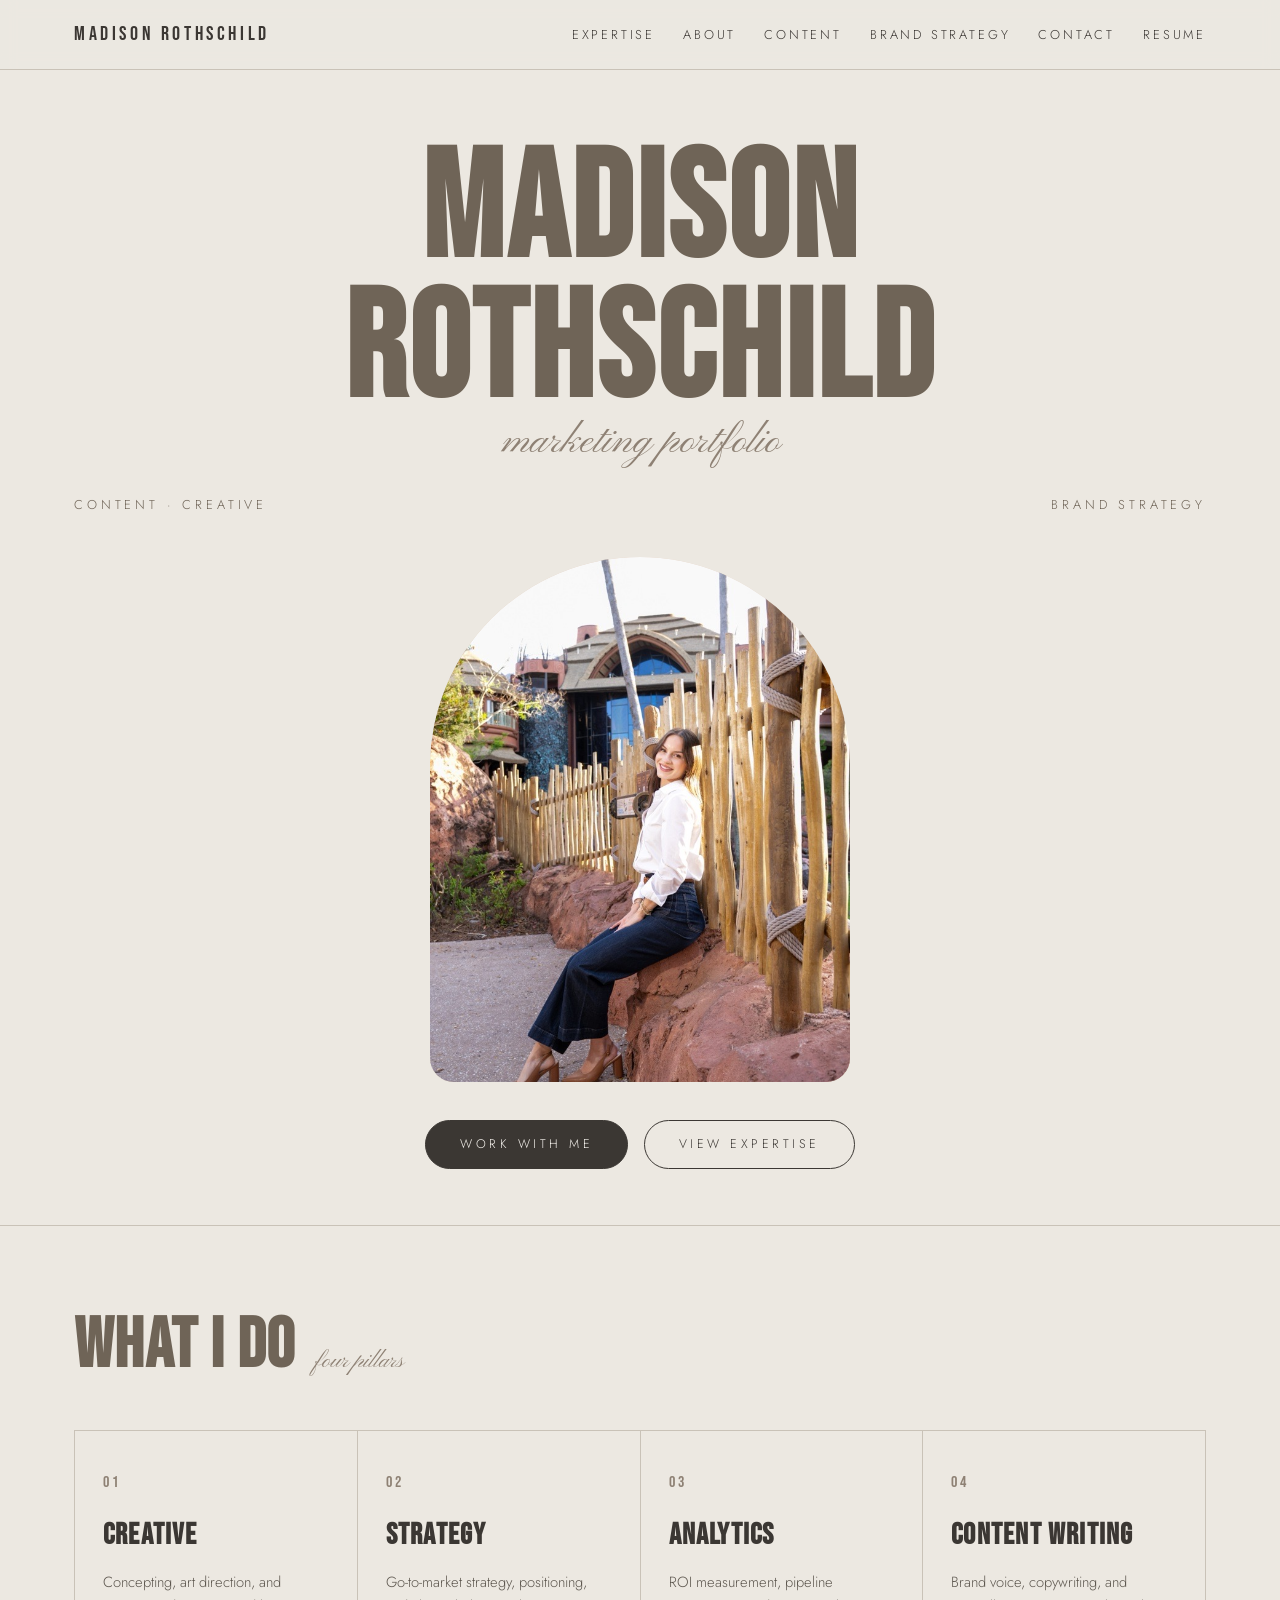
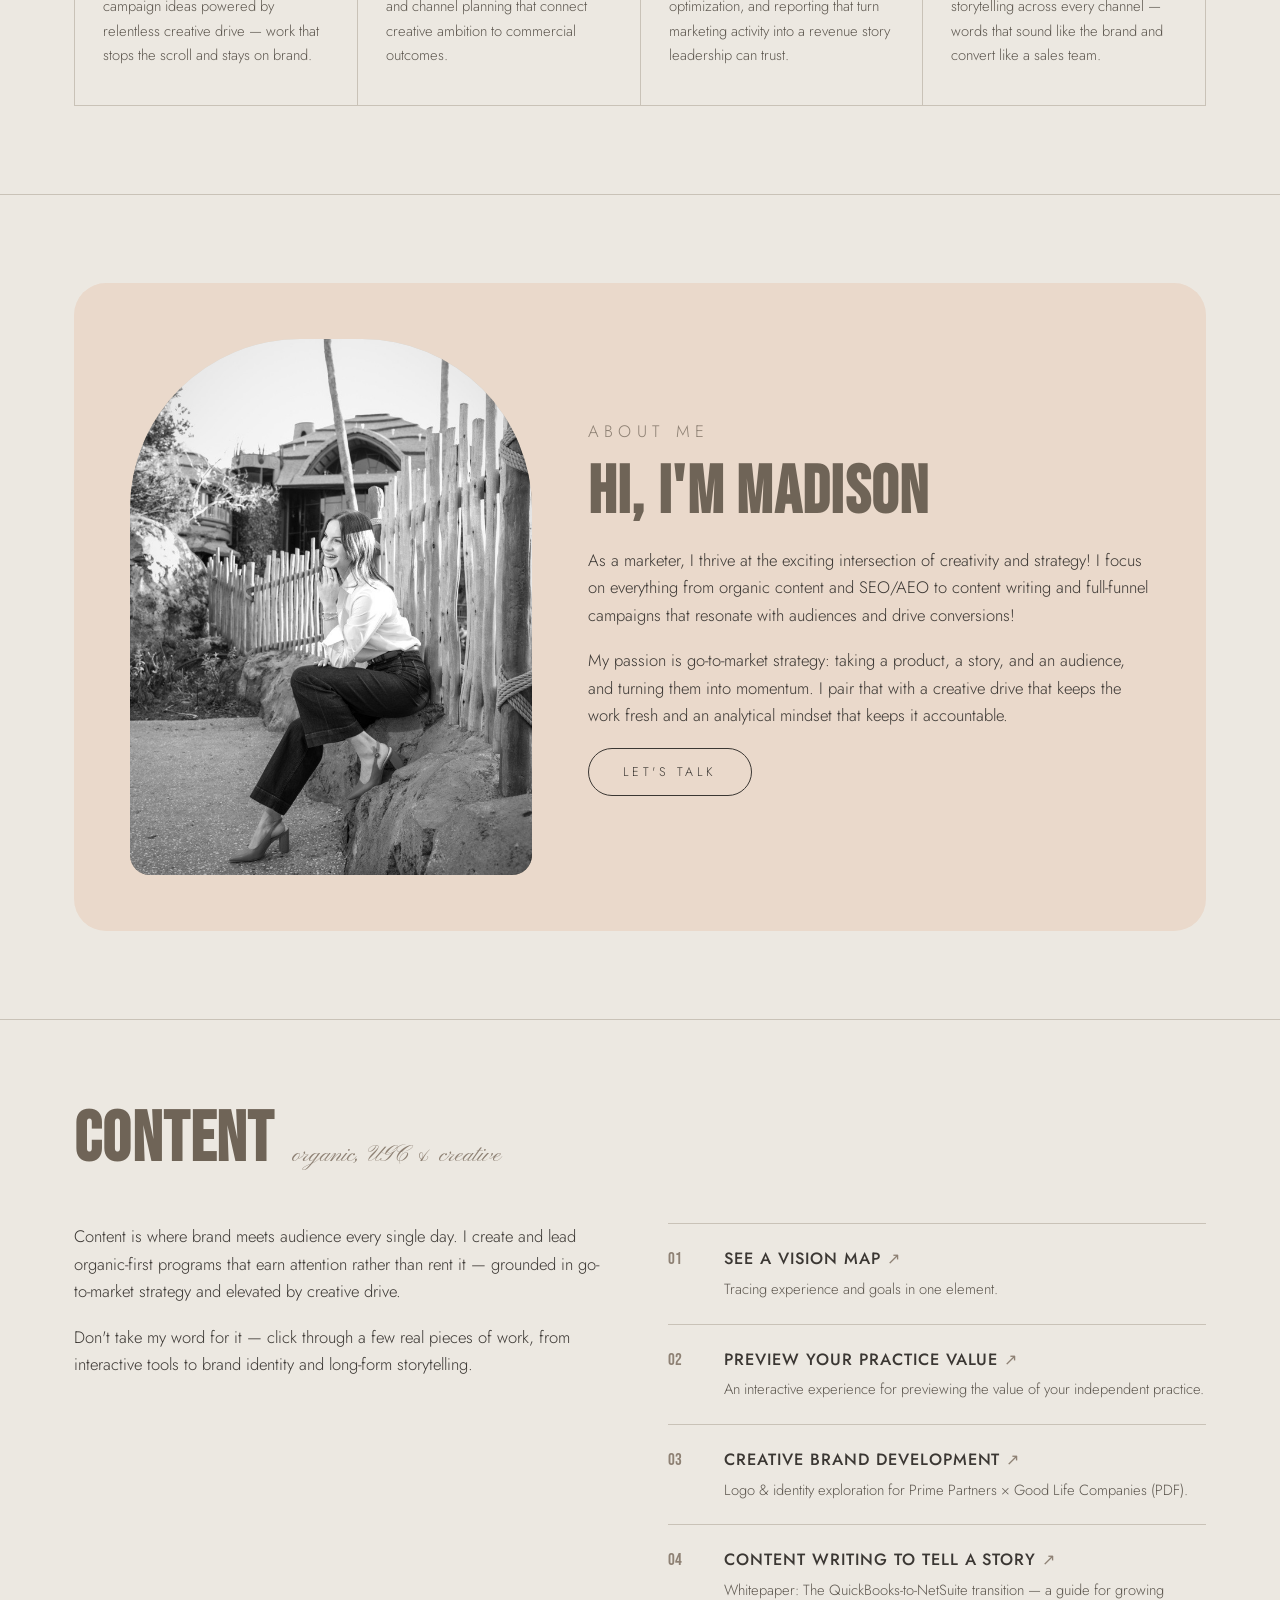
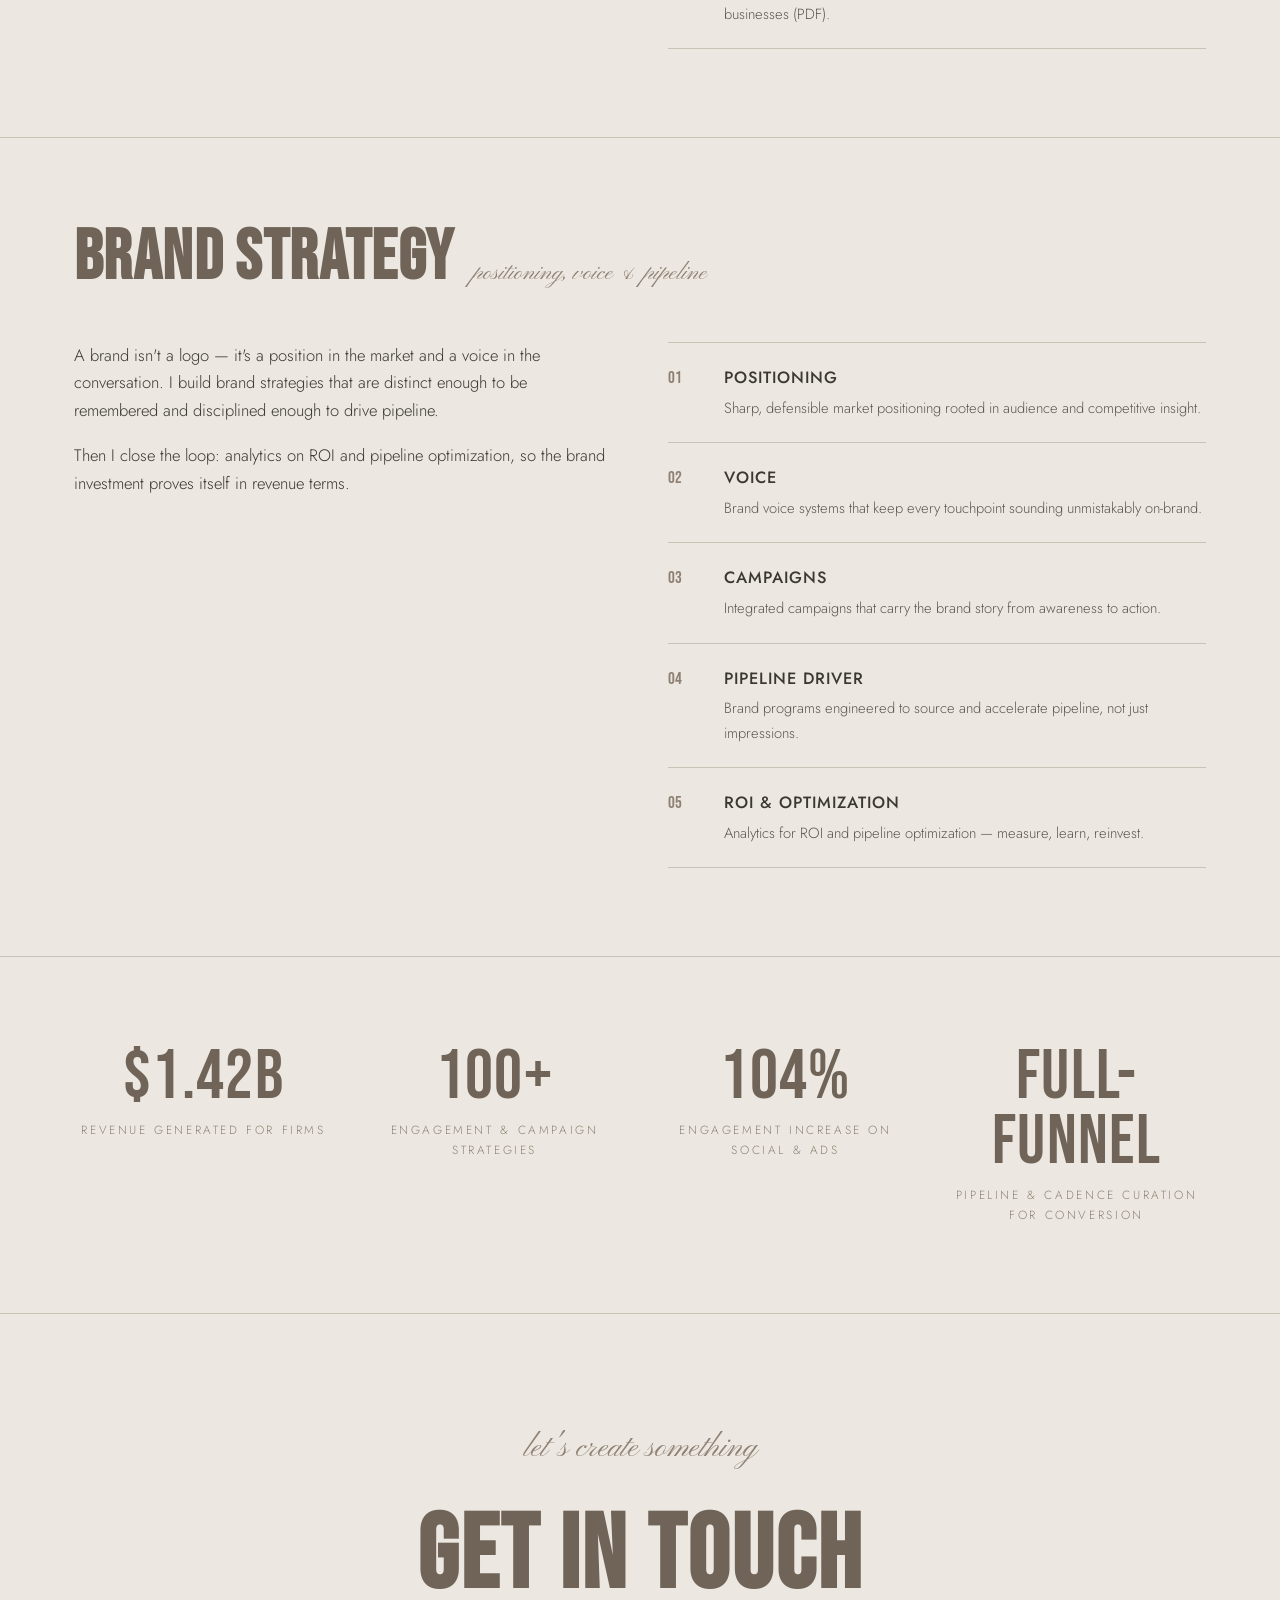
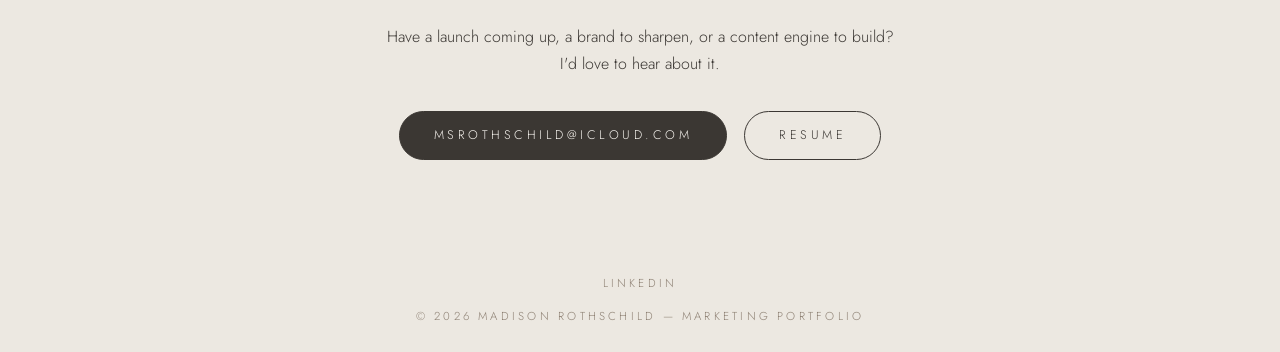
==== index.html @ e01e059f "Add resume page with embedded PDF and Resume buttons top and bottom https://claude.ai/code/session_0" ====
<!DOCTYPE html>
<html lang="en">
<head>
<meta charset="UTF-8">
<meta name="viewport" content="width=device-width, initial-scale=1.0">
<title>Madison Rothschild — Marketing Portfolio</title>
<meta name="description" content="Madison Rothschild — marketing portfolio. Content, creative & brand strategy.">
<link rel="preconnect" href="https://fonts.googleapis.com">
<link rel="preconnect" href="https://fonts.gstatic.com" crossorigin>
<link href="https://fonts.googleapis.com/css2?family=Bebas+Neue&family=Jost:ital,wght@0,300;0,400;0,500;1,400&family=Pinyon+Script&display=swap" rel="stylesheet">
<style>
  :root{
    --bg:#ECE8E1;
    --ink:#3B3733;
    --taupe:#8E8174;
    --taupe-dark:#6F6457;
    --cream:#F6F3EE;
    --blush:#EAD9CB;
    --tan:#D9BFA9;
    --line:#C9C2B7;
  }
  *{margin:0;padding:0;box-sizing:border-box}
  html{scroll-behavior:smooth}
  body{background:var(--bg);color:var(--ink);font-family:'Jost',sans-serif;font-weight:300;line-height:1.65}
  img{max-width:100%;display:block}
  a{color:inherit;text-decoration:none}
  .wrap{max-width:1180px;margin:0 auto;padding:0 24px}
  .display{font-family:'Bebas Neue',sans-serif;letter-spacing:.02em;line-height:.92;color:var(--taupe-dark)}
  .script{font-family:'Pinyon Script',cursive;color:var(--taupe);font-weight:400}
  .eyebrow{font-size:.78rem;letter-spacing:.32em;text-transform:uppercase;color:var(--taupe)}

  /* nav */
  nav{position:sticky;top:0;z-index:50;background:rgba(236,232,225,.9);backdrop-filter:blur(8px);border-bottom:1px solid var(--line)}
  .nav-inner{display:flex;justify-content:space-between;align-items:center;padding:18px 24px;max-width:1180px;margin:0 auto}
  .nav-inner .logo{font-family:'Bebas Neue',sans-serif;font-size:1.25rem;letter-spacing:.18em}
  .nav-links{display:flex;gap:28px;font-size:.8rem;letter-spacing:.22em;text-transform:uppercase}
  .nav-links a:hover{color:var(--taupe)}
  @media(max-width:720px){.nav-links{display:none}}

  /* hero */
  header{padding:72px 0 56px;border-bottom:1px solid var(--line)}
  .hero-title{font-size:clamp(3.6rem,12vw,9.5rem);text-align:center}
  .hero-sub{display:flex;justify-content:space-between;align-items:center;margin-top:18px;font-size:.8rem;letter-spacing:.3em;text-transform:uppercase;color:var(--taupe-dark)}
  .hero-script{text-align:center;font-size:clamp(1.6rem,3.4vw,2.6rem);margin-top:-14px}
  .hero-photo{position:relative;overflow:hidden;margin:42px auto 0;width:min(420px,86%);aspect-ratio:4/5;background:linear-gradient(150deg,var(--tan),var(--blush) 60%,#cdb098);border-radius:210px 210px 24px 24px;display:flex;align-items:flex-end;justify-content:center;color:var(--cream);font-size:.72rem;letter-spacing:.3em;text-transform:uppercase;padding-bottom:16px}
  .ph-img{position:absolute;inset:0;width:100%;height:100%;object-fit:cover}
  .hero-cta{display:flex;justify-content:center;gap:16px;margin-top:38px;flex-wrap:wrap}
  .btn{display:inline-block;padding:13px 34px;border:1px solid var(--ink);border-radius:100px;font-size:.78rem;letter-spacing:.28em;text-transform:uppercase;transition:all .25s ease}
  .btn:hover{background:var(--ink);color:var(--cream)}
  .btn.solid{background:var(--ink);color:var(--cream)}
  .btn.solid:hover{background:var(--taupe-dark);border-color:var(--taupe-dark)}

  section{padding:88px 0;border-bottom:1px solid var(--line)}
  .sec-head{display:flex;align-items:baseline;gap:18px;margin-bottom:48px;flex-wrap:wrap}
  .sec-head h2{font-size:clamp(2.6rem,6vw,4.4rem)}
  .sec-head .script{font-size:1.5rem}

  /* pillars */
  .pillars{display:grid;grid-template-columns:repeat(4,1fr);gap:1px;background:var(--line);border:1px solid var(--line)}
  .pillar{background:var(--bg);padding:38px 28px;transition:background .3s ease}
  .pillar:hover{background:var(--cream)}
  .pillar .num{font-family:'Bebas Neue',sans-serif;font-size:1rem;color:var(--taupe);letter-spacing:.2em}
  .pillar h3{font-family:'Bebas Neue',sans-serif;font-size:1.9rem;margin:14px 0 10px;letter-spacing:.04em}
  .pillar p{font-size:.92rem;color:#5d574f}
  @media(max-width:920px){.pillars{grid-template-columns:1fr 1fr}}
  @media(max-width:540px){.pillars{grid-template-columns:1fr}}

  /* about */
  .about-panel{background:var(--blush);border-radius:32px;padding:56px;display:grid;grid-template-columns:5fr 7fr;gap:56px;align-items:center}
  .about-photo{position:relative;overflow:hidden;aspect-ratio:3/4;background:linear-gradient(160deg,#D8D0C3,#9C9081);border-radius:170px 170px 20px 20px;display:flex;align-items:flex-end;justify-content:center;color:var(--cream);font-size:.72rem;letter-spacing:.3em;text-transform:uppercase;padding-bottom:16px}
  .about-copy p{margin-bottom:18px;font-size:1.04rem}
  @media(max-width:820px){.about-panel{grid-template-columns:1fr;padding:36px 26px}}

  /* deep dives */
  .dive{display:grid;grid-template-columns:1fr 1fr;gap:56px}
  .dive-list{display:flex;flex-direction:column}
  .dive-item{padding:22px 0;border-bottom:1px solid var(--line);display:flex;gap:22px;align-items:baseline}
  .dive-item:first-child{border-top:1px solid var(--line)}
  .dive-item .num{font-family:'Bebas Neue',sans-serif;color:var(--taupe);font-size:1.05rem;min-width:34px}
  .dive-item h4{font-size:1.02rem;font-weight:500;letter-spacing:.06em;text-transform:uppercase}
  .dive-item p{font-size:.92rem;color:#5d574f;margin-top:4px}
  a.dive-item{transition:background .25s ease,padding-left .25s ease}
  a.dive-item:hover{background:var(--cream);padding-left:14px}
  a.dive-item h4::after{content:" ↗";color:var(--taupe)}
  .dive-intro p{font-size:1.04rem;margin-bottom:18px}
  @media(max-width:820px){.dive{grid-template-columns:1fr}}

  /* stats */
  .stats{display:grid;grid-template-columns:repeat(4,1fr);gap:32px;text-align:center}
  .stat .display{font-size:clamp(2.4rem,5.5vw,4.4rem)}
  .stat span:last-child{display:block;margin-top:10px;font-size:.74rem;letter-spacing:.22em;text-transform:uppercase;color:var(--taupe);line-height:1.7}
  @media(max-width:880px){.stats{grid-template-columns:1fr 1fr;gap:36px}}
  @media(max-width:540px){.stats{grid-template-columns:1fr;gap:28px}}

  /* contact */
  .contact{text-align:center;border-bottom:none}
  .contact h2{font-size:clamp(3rem,9vw,6.5rem)}
  .contact p{margin:20px auto 34px;max-width:520px}
  footer{padding:26px 0;text-align:center;font-size:.72rem;letter-spacing:.28em;text-transform:uppercase;color:var(--taupe)}

  .reveal{opacity:0;transform:translateY(24px);transition:opacity .7s ease,transform .7s ease}
  .reveal.in{opacity:1;transform:none}
  @media(prefers-reduced-motion:reduce){.reveal{opacity:1;transform:none;transition:none}}
</style>
</head>
<body>

<nav>
  <div class="nav-inner">
    <a class="logo" href="#top">Madison Rothschild</a>
    <div class="nav-links">
      <a href="#pillars">Expertise</a>
      <a href="#about">About</a>
      <a href="#content">Content</a>
      <a href="#brand">Brand Strategy</a>
      <a href="#contact">Contact</a>
      <a href="resume.html">Resume</a>
    </div>
  </div>
</nav>

<header id="top">
  <div class="wrap">
    <h1 class="display hero-title">Madison<br>Rothschild</h1>
    <p class="script hero-script">marketing portfolio</p>
    <div class="hero-sub">
      <span>Content · Creative</span>
      <span>Brand Strategy</span>
    </div>
    <div class="hero-photo">Your photo here<img class="ph-img" src="[data-uri]" alt="Madison Rothschild seated outdoors in a white shirt and dark jeans"></div>
    <div class="hero-cta">
      <a class="btn solid" href="mailto:msrothschild@icloud.com">Work with me</a>
      <a class="btn" href="#pillars">View expertise</a>
    </div>
  </div>
</header>

<section id="pillars">
  <div class="wrap">
    <div class="sec-head reveal">
      <h2 class="display">What I do</h2>
      <span class="script">four pillars</span>
    </div>
    <div class="pillars">
      <div class="pillar reveal">
        <span class="num">01</span>
        <h3>Creative</h3>
        <p>Concepting, art direction, and campaign ideas powered by relentless creative drive — work that stops the scroll and stays on brand.</p>
      </div>
      <div class="pillar reveal">
        <span class="num">02</span>
        <h3>Strategy</h3>
        <p>Go-to-market strategy, positioning, and channel planning that connect creative ambition to commercial outcomes.</p>
      </div>
      <div class="pillar reveal">
        <span class="num">03</span>
        <h3>Analytics</h3>
        <p>ROI measurement, pipeline optimization, and reporting that turn marketing activity into a revenue story leadership can trust.</p>
      </div>
      <div class="pillar reveal">
        <span class="num">04</span>
        <h3>Content Writing</h3>
        <p>Brand voice, copywriting, and storytelling across every channel — words that sound like the brand and convert like a sales team.</p>
      </div>
    </div>
  </div>
</section>

<section id="about">
  <div class="wrap">
    <div class="about-panel reveal">
      <div class="about-photo">Your photo here<img class="ph-img" src="[data-uri]" alt="Black and white portrait of Madison Rothschild laughing, seated by a wooden fence"></div>
      <div class="about-copy">
        <p class="eyebrow">About me</p>
        <h2 class="display" style="font-size:clamp(2.6rem,6vw,4.2rem);margin:12px 0 22px">Hi, I'm Madison</h2>
        <p>As a marketer, I thrive at the exciting intersection of creativity and strategy! I focus on everything from organic content and SEO/AEO to content writing and full-funnel campaigns that resonate with audiences and drive conversions!</p>
        <p>My passion is go-to-market strategy: taking a product, a story, and an audience, and turning them into momentum. I pair that with a creative drive that keeps the work fresh and an analytical mindset that keeps it accountable.</p>
        <a class="btn" href="mailto:msrothschild@icloud.com">Let's talk</a>
      </div>
    </div>
  </div>
</section>

<section id="content">
  <div class="wrap">
    <div class="sec-head reveal">
      <h2 class="display">Content</h2>
      <span class="script">organic, UGC &amp; creative</span>
    </div>
    <div class="dive">
      <div class="dive-intro reveal">
        <p>Content is where brand meets audience every single day. I create and lead organic-first programs that earn attention rather than rent it — grounded in go-to-market strategy and elevated by creative drive.</p>
        <p>Don't take my word for it — click through a few real pieces of work, from interactive tools to brand identity and long-form storytelling.</p>
      </div>
      <div class="dive-list reveal">
        <a class="dive-item" href="https://visionmap.goodlifeco.com/" target="_blank" rel="noopener"><span class="num">01</span><div><h4>See a Vision Map</h4><p>Tracing experience and goals in one element.</p></div></a>
        <a class="dive-item" href="https://upfront-monetization.goodlifeco.com/" target="_blank" rel="noopener"><span class="num">02</span><div><h4>Preview Your Practice Value</h4><p>An interactive experience for previewing the value of your independent practice.</p></div></a>
        <a class="dive-item" href="assets/prime-partners-brand-development.pdf" target="_blank" rel="noopener"><span class="num">03</span><div><h4>Creative Brand Development</h4><p>Logo &amp; identity exploration for Prime Partners × Good Life Companies (PDF).</p></div></a>
        <a class="dive-item" href="assets/quickbooks-netsuite-whitepaper.pdf" target="_blank" rel="noopener"><span class="num">04</span><div><h4>Content Writing to Tell a Story</h4><p>Whitepaper: The QuickBooks-to-NetSuite transition — a guide for growing businesses (PDF).</p></div></a>
      </div>
    </div>
  </div>
</section>

<section id="brand">
  <div class="wrap">
    <div class="sec-head reveal">
      <h2 class="display">Brand Strategy</h2>
      <span class="script">positioning, voice &amp; pipeline</span>
    </div>
    <div class="dive">
      <div class="dive-intro reveal">
        <p>A brand isn't a logo — it's a position in the market and a voice in the conversation. I build brand strategies that are distinct enough to be remembered and disciplined enough to drive pipeline.</p>
        <p>Then I close the loop: analytics on ROI and pipeline optimization, so the brand investment proves itself in revenue terms.</p>
      </div>
      <div class="dive-list reveal">
        <div class="dive-item"><span class="num">01</span><div><h4>Positioning</h4><p>Sharp, defensible market positioning rooted in audience and competitive insight.</p></div></div>
        <div class="dive-item"><span class="num">02</span><div><h4>Voice</h4><p>Brand voice systems that keep every touchpoint sounding unmistakably on-brand.</p></div></div>
        <div class="dive-item"><span class="num">03</span><div><h4>Campaigns</h4><p>Integrated campaigns that carry the brand story from awareness to action.</p></div></div>
        <div class="dive-item"><span class="num">04</span><div><h4>Pipeline Driver</h4><p>Brand programs engineered to source and accelerate pipeline, not just impressions.</p></div></div>
        <div class="dive-item"><span class="num">05</span><div><h4>ROI &amp; Optimization</h4><p>Analytics for ROI and pipeline optimization — measure, learn, reinvest.</p></div></div>
      </div>
    </div>
  </div>
</section>

<section id="stats">
  <div class="wrap stats">
    <div class="stat reveal"><span class="display">$1.42B</span><span>Revenue generated for firms</span></div>
    <div class="stat reveal"><span class="display">100+</span><span>Engagement &amp; campaign strategies</span></div>
    <div class="stat reveal"><span class="display">104%</span><span>Engagement increase on social &amp; ads</span></div>
    <div class="stat reveal"><span class="display">Full-funnel</span><span>Pipeline &amp; cadence curation for conversion</span></div>
  </div>
</section>

<section id="contact" class="contact">
  <div class="wrap reveal">
    <p class="script" style="font-size:2rem">let's create something</p>
    <h2 class="display">Get in touch</h2>
    <p>Have a launch coming up, a brand to sharpen, or a content engine to build? I'd love to hear about it.</p>
    <a class="btn solid" href="mailto:msrothschild@icloud.com">msrothschild@icloud.com</a>
    <a class="btn" href="resume.html" style="margin-left:12px">Resume</a>
  </div>
</section>

<footer>
  <div style="display:flex;justify-content:center;gap:30px;margin-bottom:14px">
    <a href="https://www.linkedin.com/in/madison-rothschild-b8a996216" target="_blank" rel="noopener" aria-label="LinkedIn">LinkedIn</a>
  </div>
  © 2026 Madison Rothschild — Marketing Portfolio
</footer>

<script>
  const io=new IntersectionObserver(es=>es.forEach(e=>{if(e.isIntersecting){e.target.classList.add('in');io.unobserve(e.target)}}),{threshold:.15});
  document.querySelectorAll('.reveal').forEach(el=>io.observe(el));
</script>
</body>
</html>
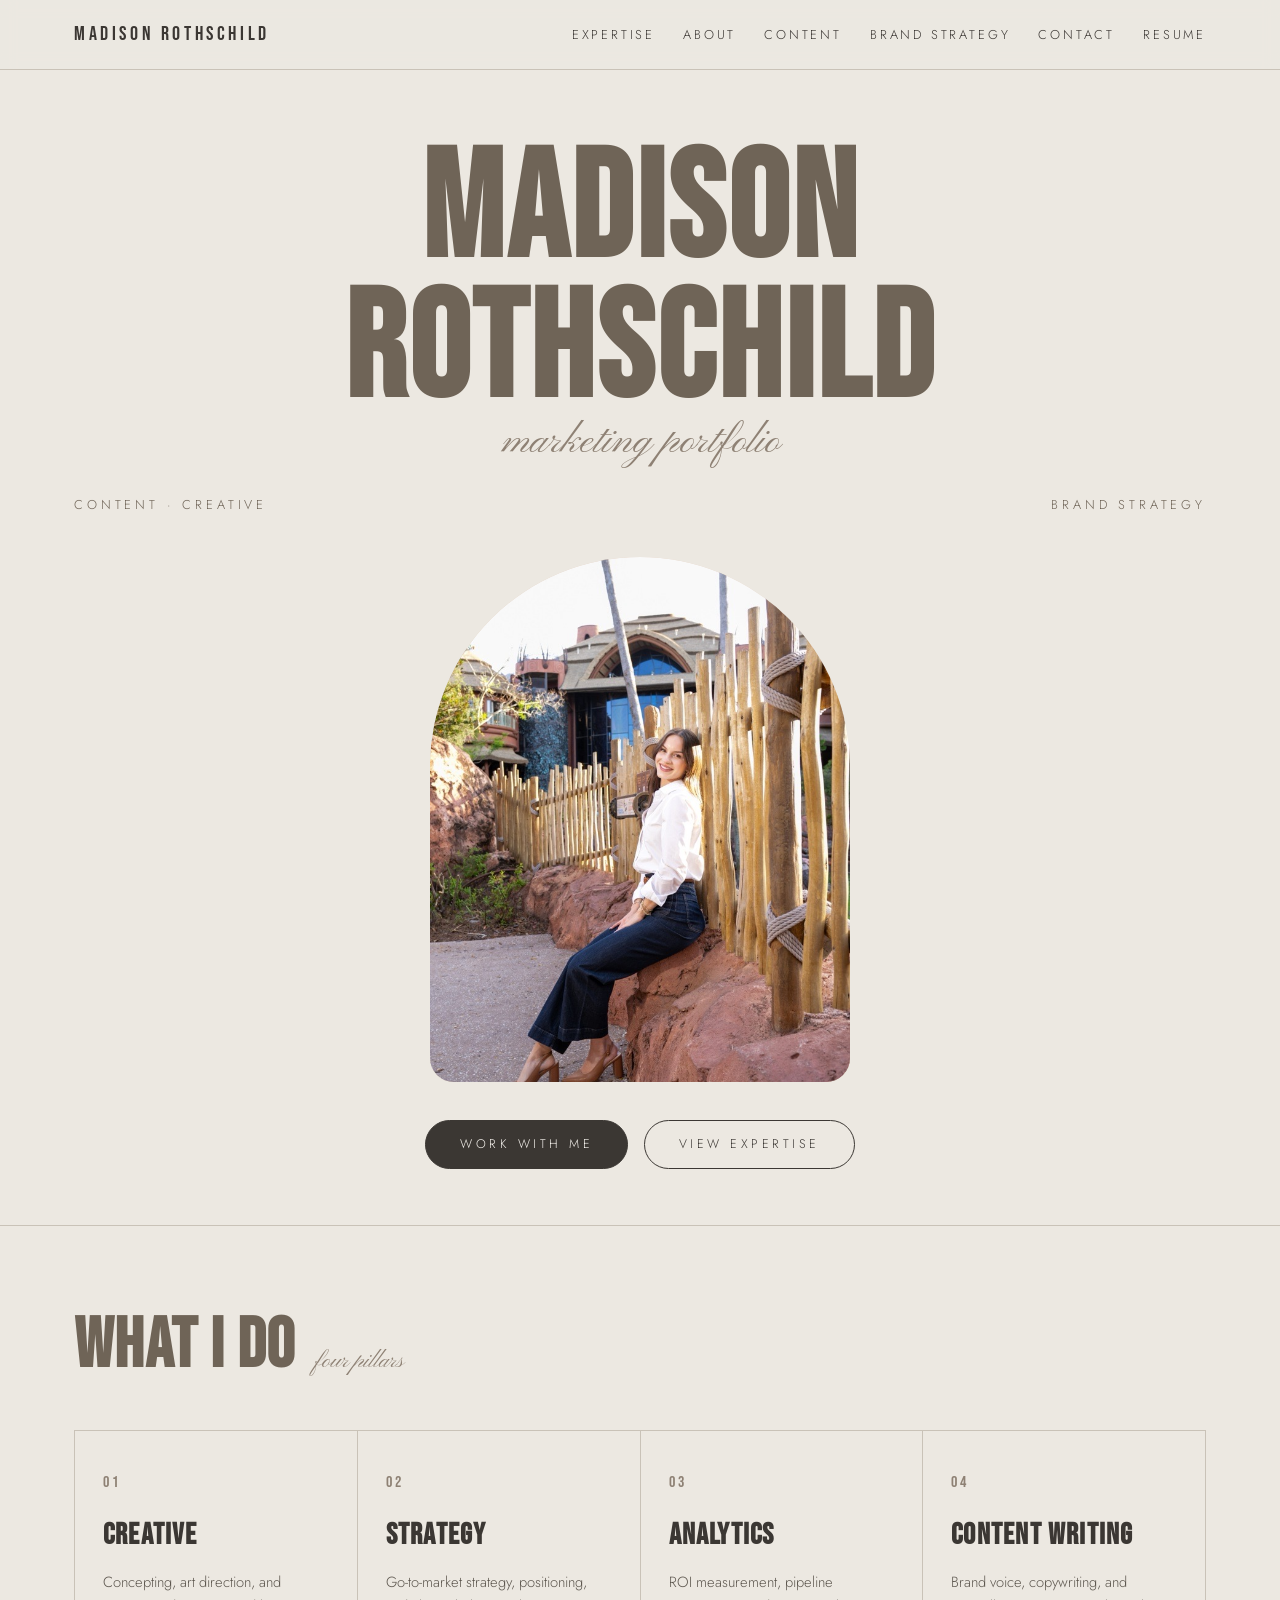
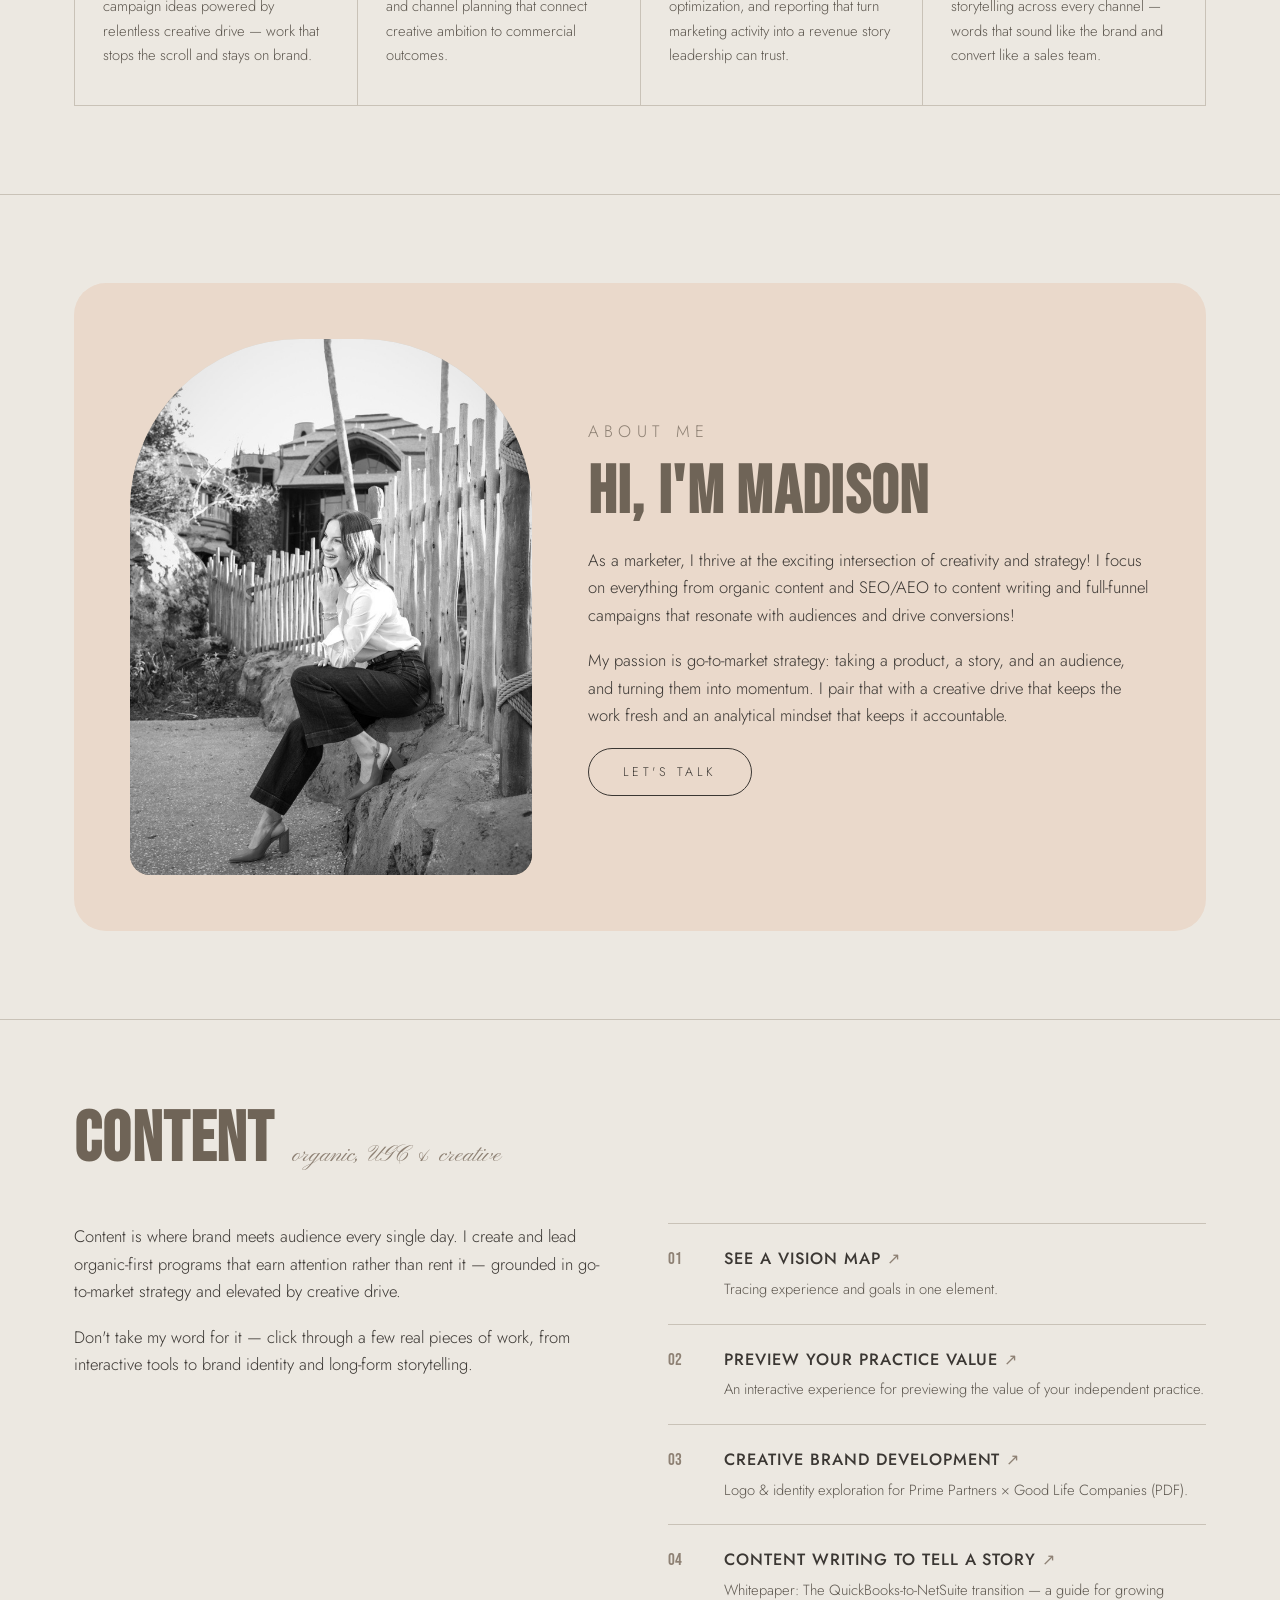
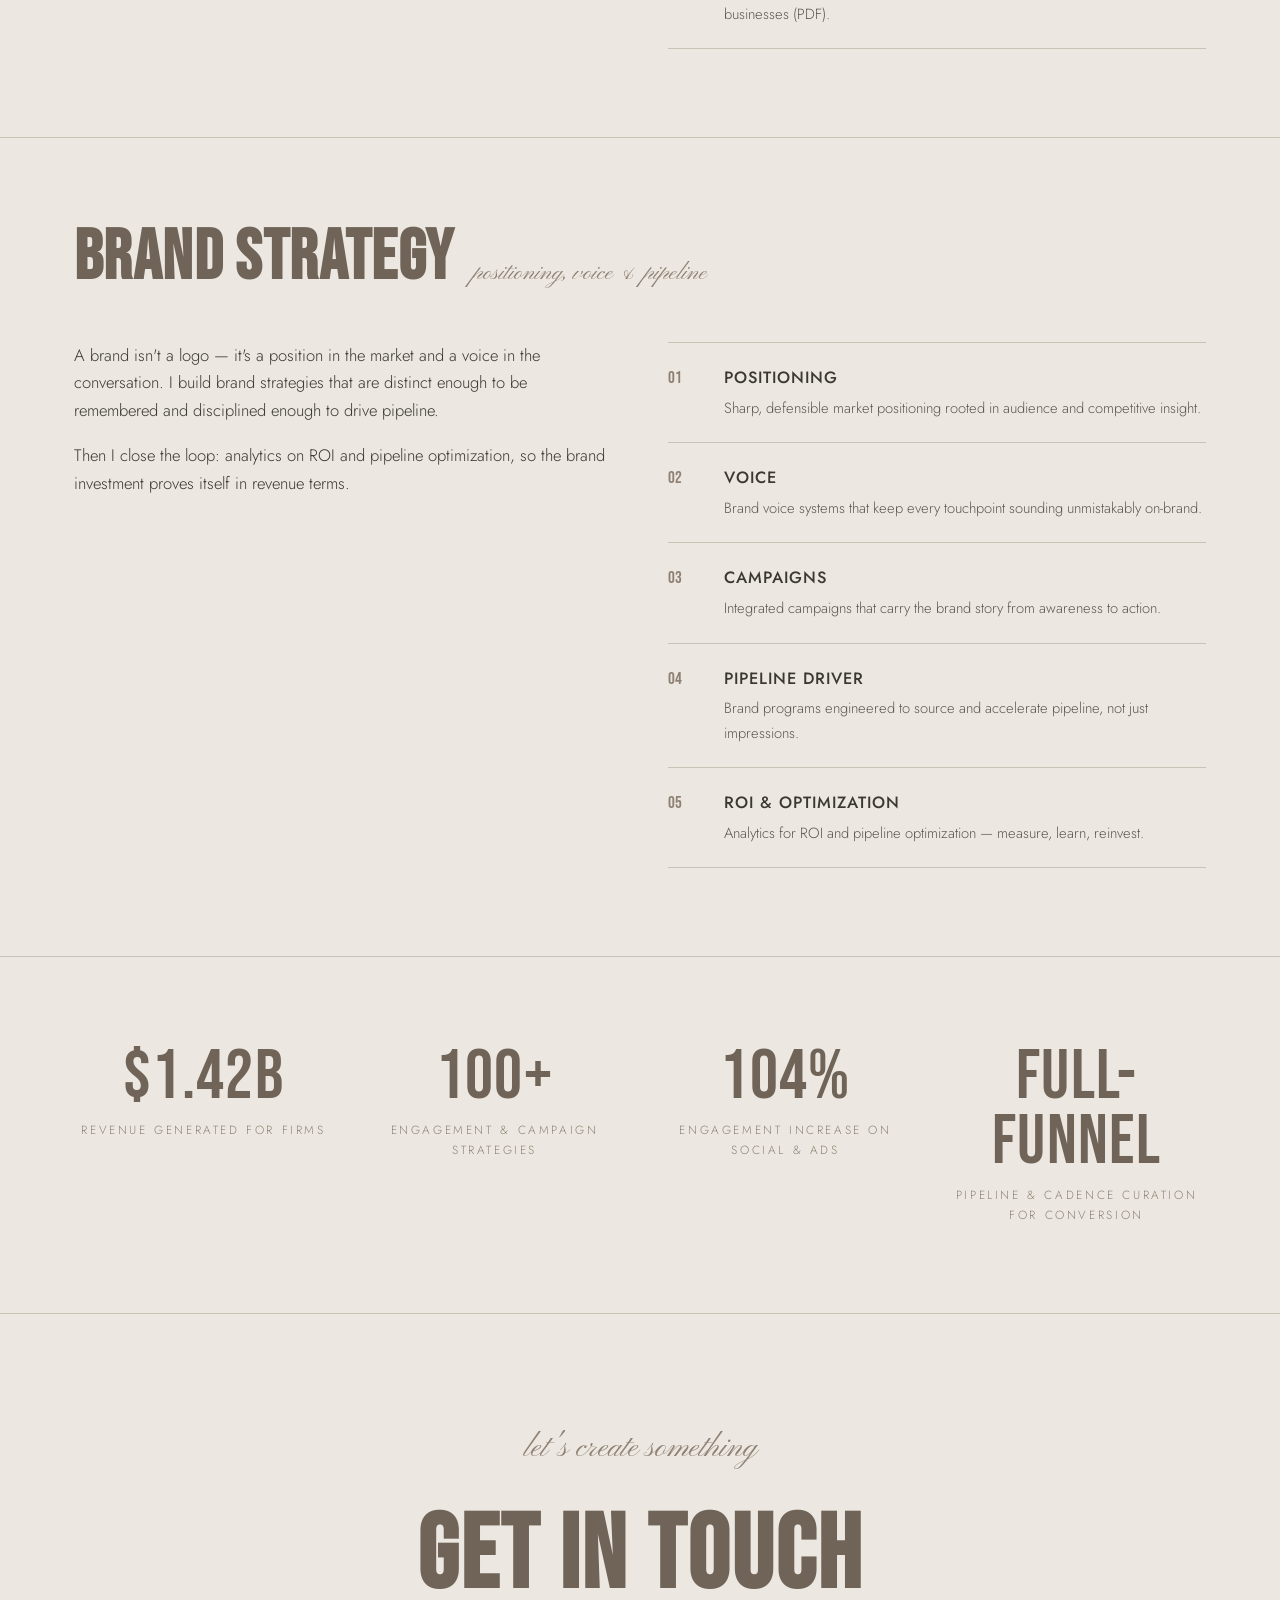
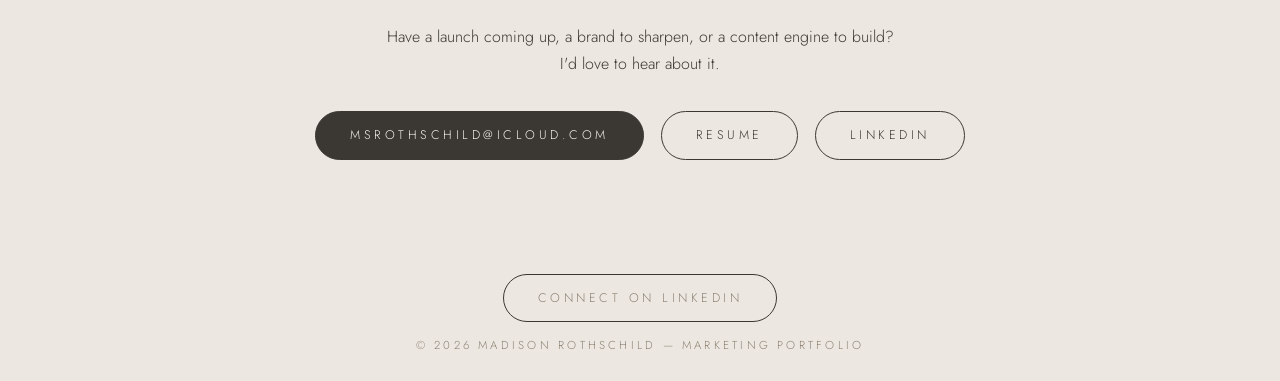
==== commit 629c1cd2: "Make LinkedIn a prominent button in contact section and footer https://claude.ai/code/session_01UZu5" ====
--- a/index.html
+++ b/index.html
@@ -240,12 +240,13 @@
     <p>Have a launch coming up, a brand to sharpen, or a content engine to build? I'd love to hear about it.</p>
     <a class="btn solid" href="mailto:msrothschild@icloud.com">msrothschild@icloud.com</a>
     <a class="btn" href="resume.html" style="margin-left:12px">Resume</a>
+    <a class="btn" href="https://www.linkedin.com/in/madison-rothschild-b8a996216" target="_blank" rel="noopener" style="margin-left:12px">LinkedIn</a>
   </div>
 </section>
 
 <footer>
   <div style="display:flex;justify-content:center;gap:30px;margin-bottom:14px">
-    <a href="https://www.linkedin.com/in/madison-rothschild-b8a996216" target="_blank" rel="noopener" aria-label="LinkedIn">LinkedIn</a>
+    <a class="btn" href="https://www.linkedin.com/in/madison-rothschild-b8a996216" target="_blank" rel="noopener" aria-label="LinkedIn">Connect on LinkedIn</a>
   </div>
   © 2026 Madison Rothschild — Marketing Portfolio
 </footer>
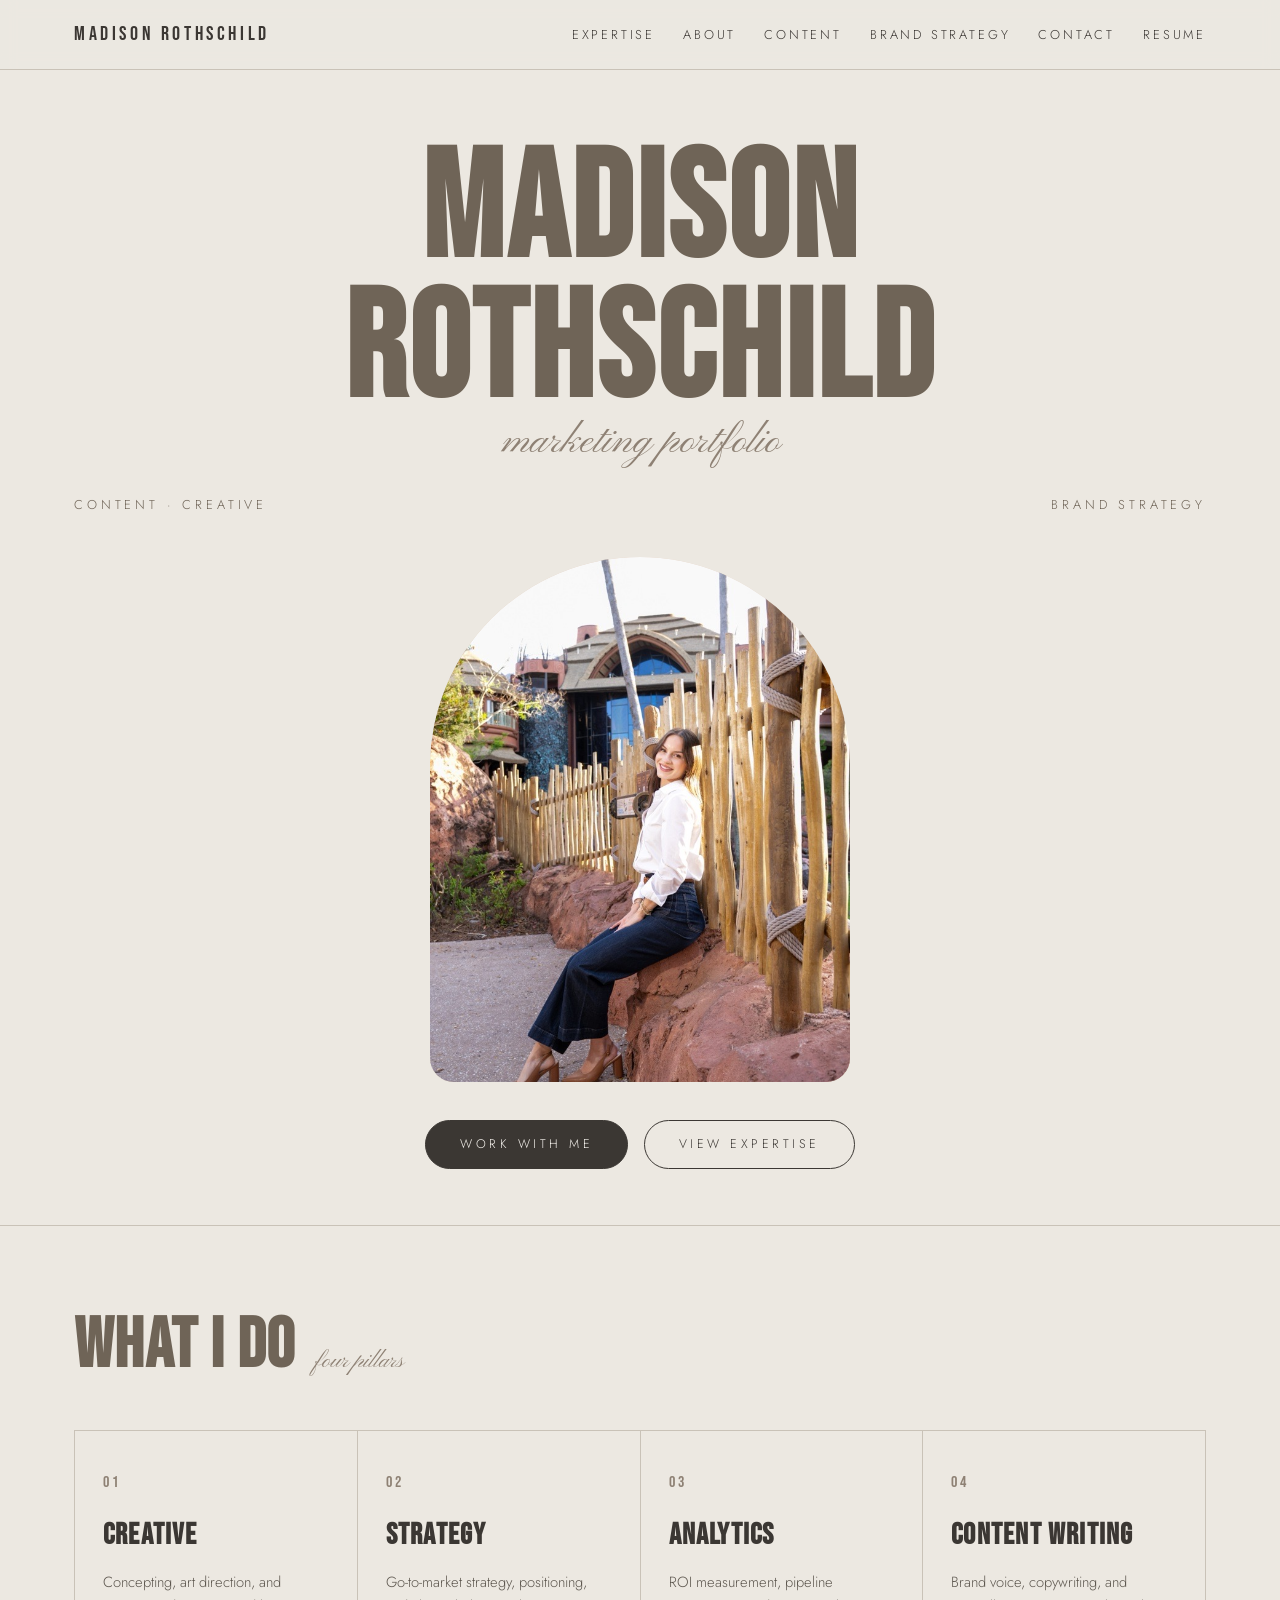
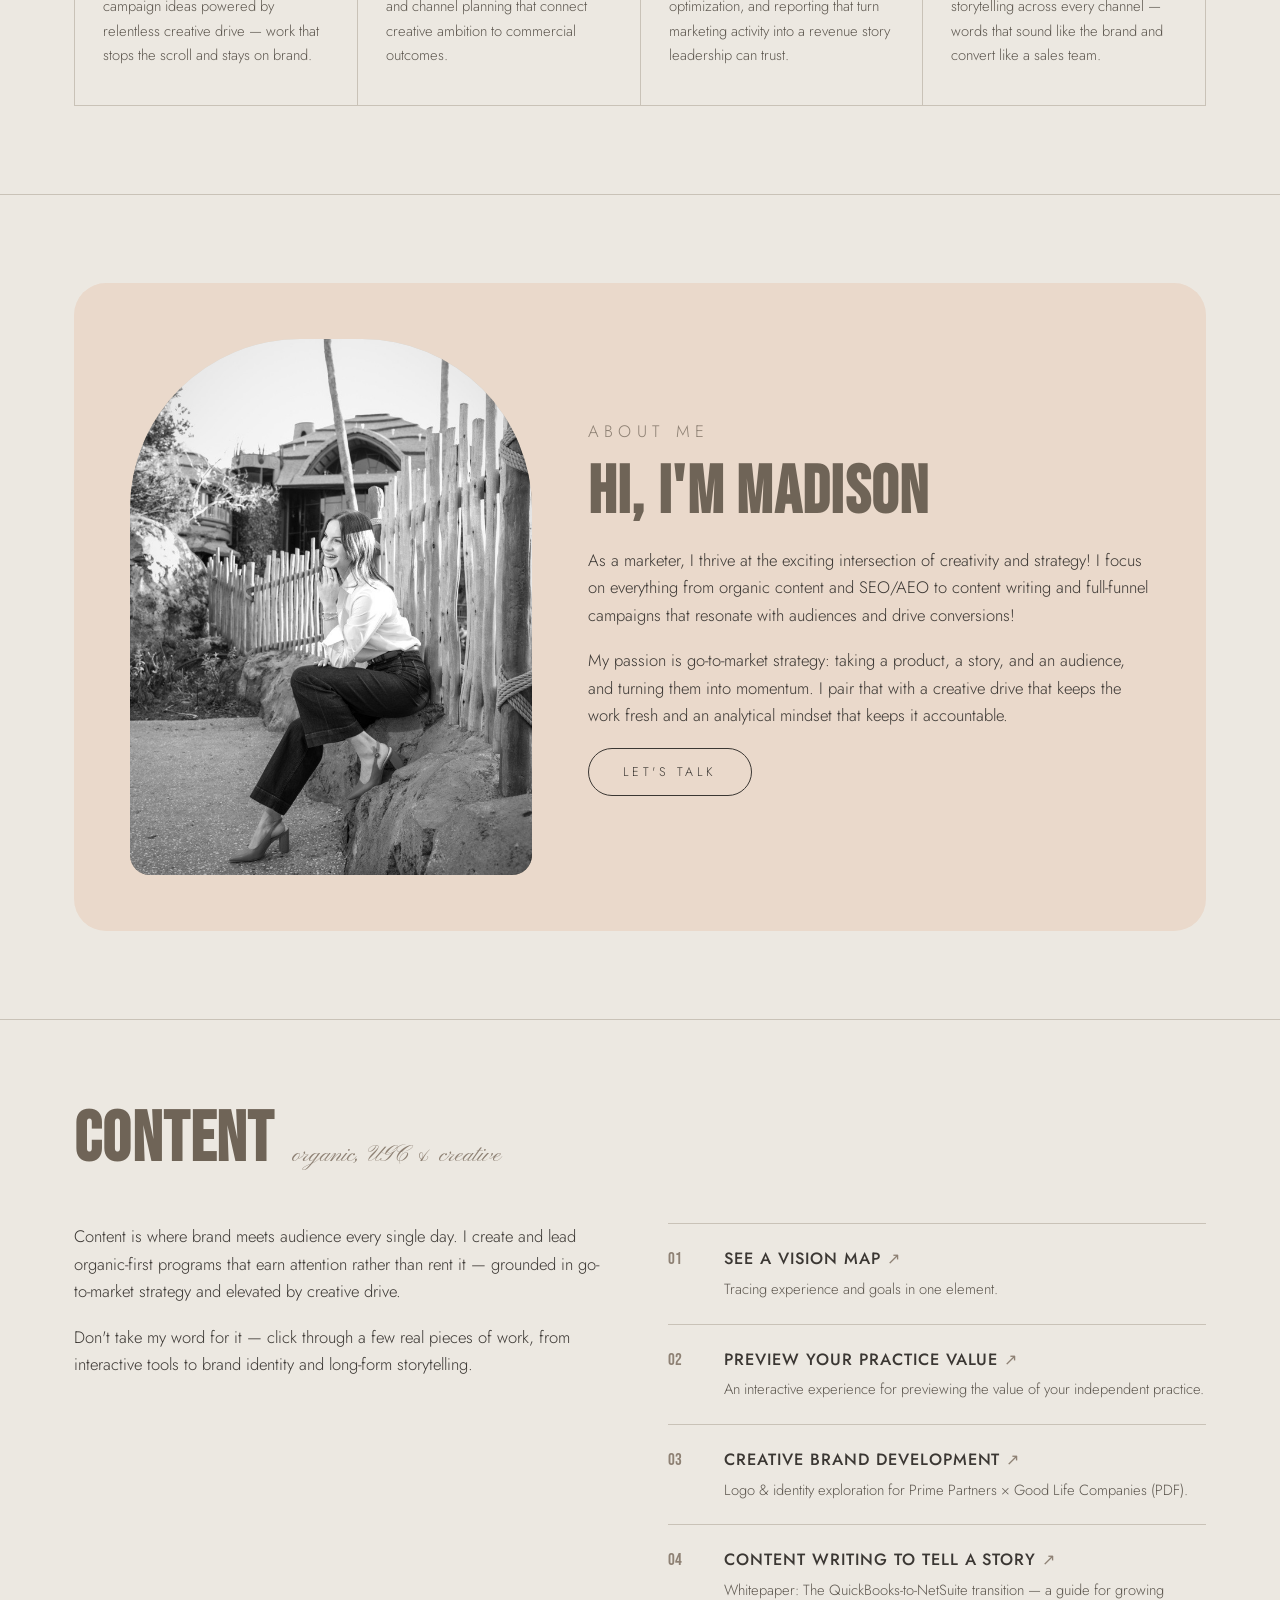
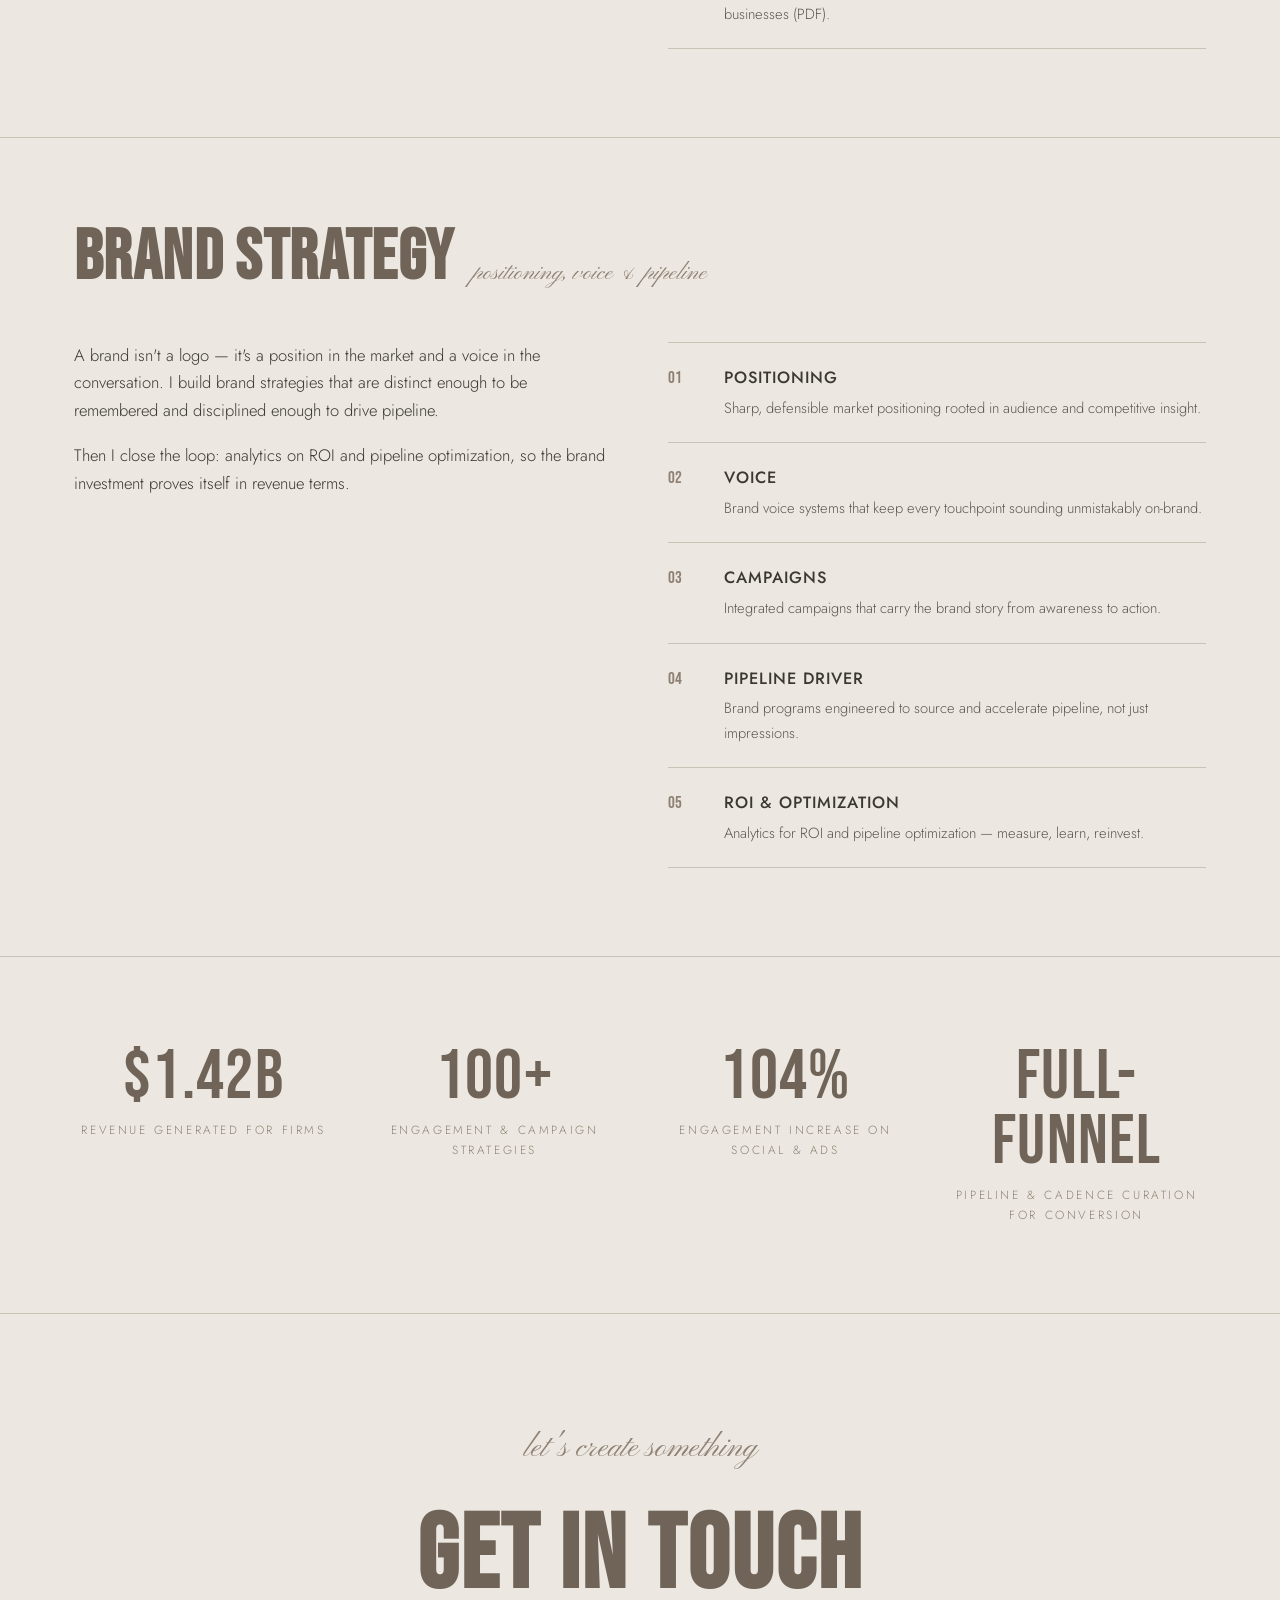
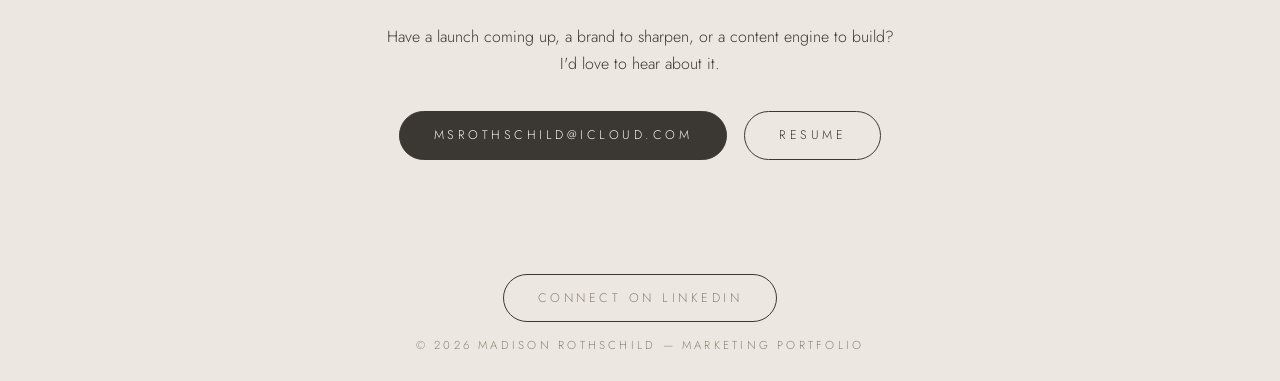
==== commit 8e038c89: "Remove duplicate LinkedIn button, point work links at goodlifeco.com https://claude.ai/code/session_" ====
--- a/index.html
+++ b/index.html
@@ -194,7 +194,7 @@
       </div>
       <div class="dive-list reveal">
         <a class="dive-item" href="https://visionmap.goodlifeco.com/" target="_blank" rel="noopener"><span class="num">01</span><div><h4>See a Vision Map</h4><p>Tracing experience and goals in one element.</p></div></a>
-        <a class="dive-item" href="https://upfront-monetization.goodlifeco.com/" target="_blank" rel="noopener"><span class="num">02</span><div><h4>Preview Your Practice Value</h4><p>An interactive experience for previewing the value of your independent practice.</p></div></a>
+        <a class="dive-item" href="https://affiliation-calculator.goodlifeco.com/" target="_blank" rel="noopener"><span class="num">02</span><div><h4>Preview Your Practice Value</h4><p>An interactive experience for previewing the value of your independent practice.</p></div></a>
         <a class="dive-item" href="assets/prime-partners-brand-development.pdf" target="_blank" rel="noopener"><span class="num">03</span><div><h4>Creative Brand Development</h4><p>Logo &amp; identity exploration for Prime Partners × Good Life Companies (PDF).</p></div></a>
         <a class="dive-item" href="assets/quickbooks-netsuite-whitepaper.pdf" target="_blank" rel="noopener"><span class="num">04</span><div><h4>Content Writing to Tell a Story</h4><p>Whitepaper: The QuickBooks-to-NetSuite transition — a guide for growing businesses (PDF).</p></div></a>
       </div>
@@ -240,7 +240,6 @@
     <p>Have a launch coming up, a brand to sharpen, or a content engine to build? I'd love to hear about it.</p>
     <a class="btn solid" href="mailto:msrothschild@icloud.com">msrothschild@icloud.com</a>
     <a class="btn" href="resume.html" style="margin-left:12px">Resume</a>
-    <a class="btn" href="https://www.linkedin.com/in/madison-rothschild-b8a996216" target="_blank" rel="noopener" style="margin-left:12px">LinkedIn</a>
   </div>
 </section>
 
